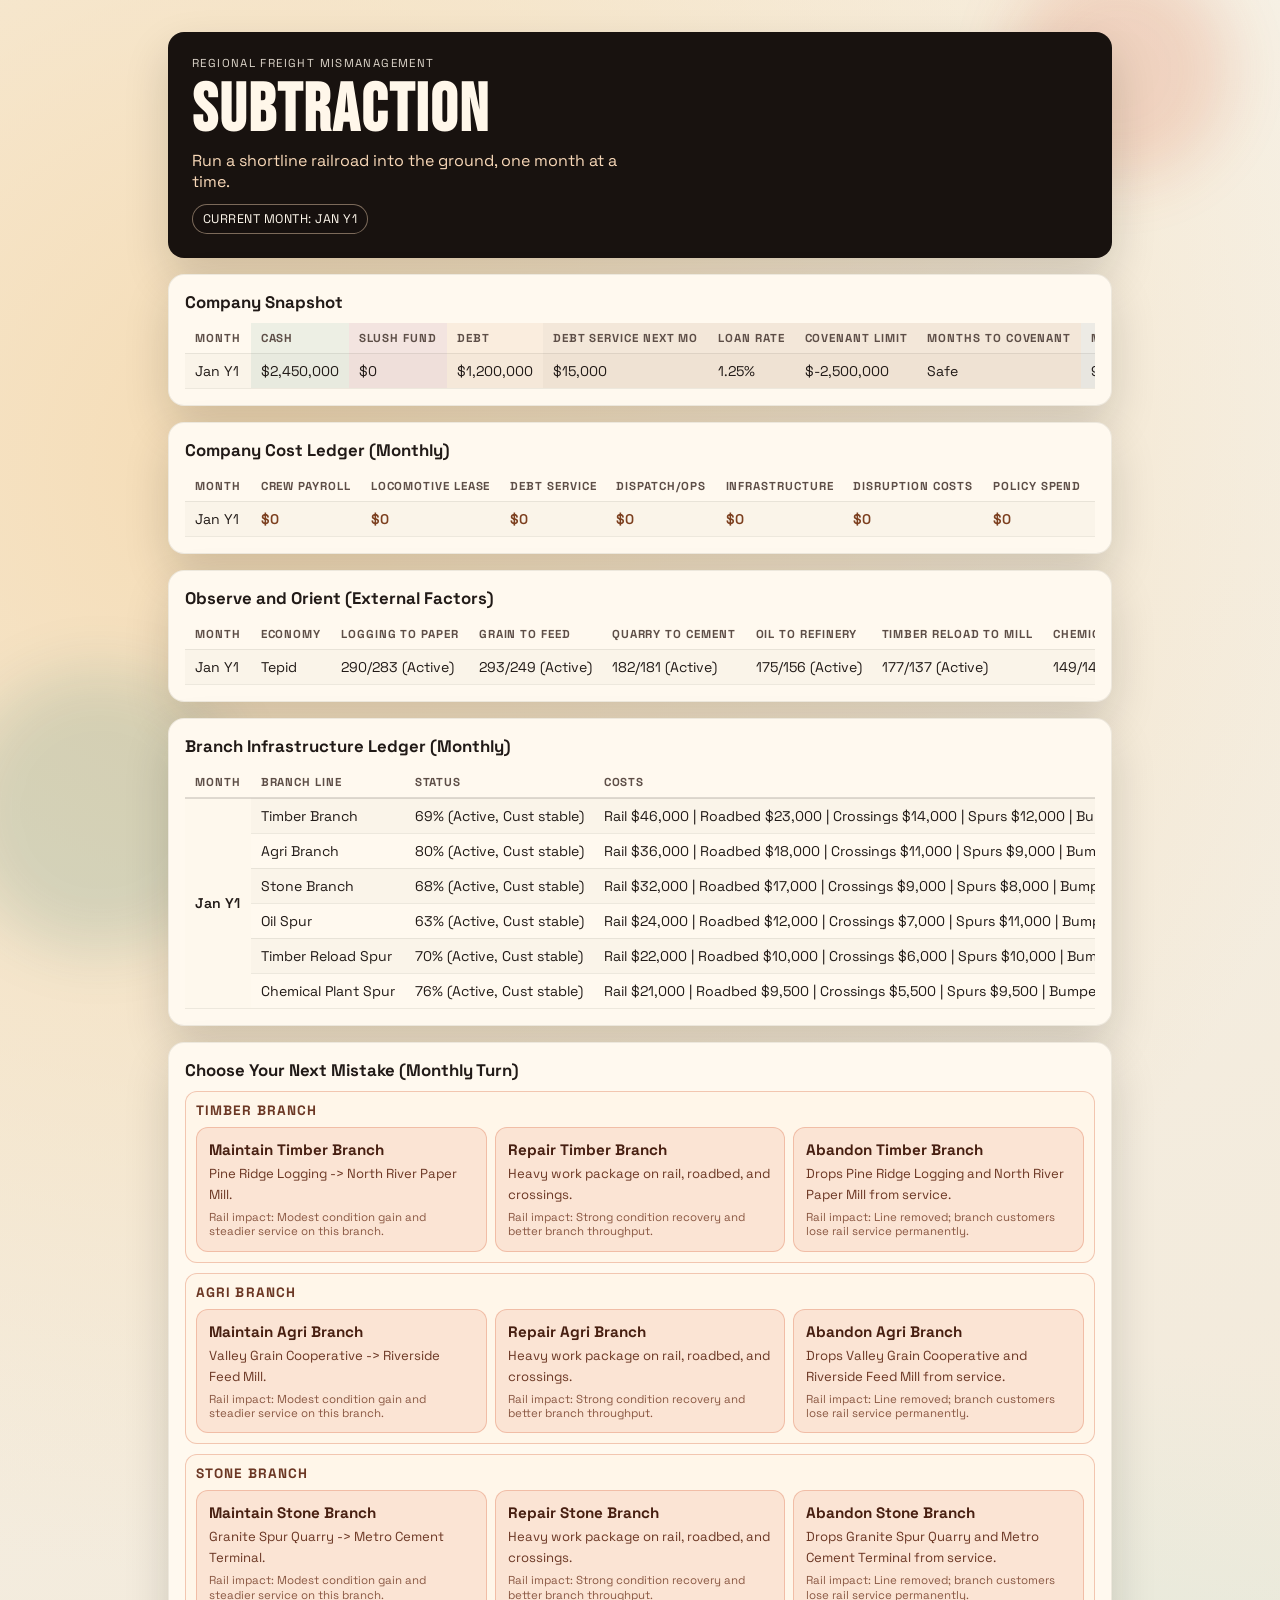
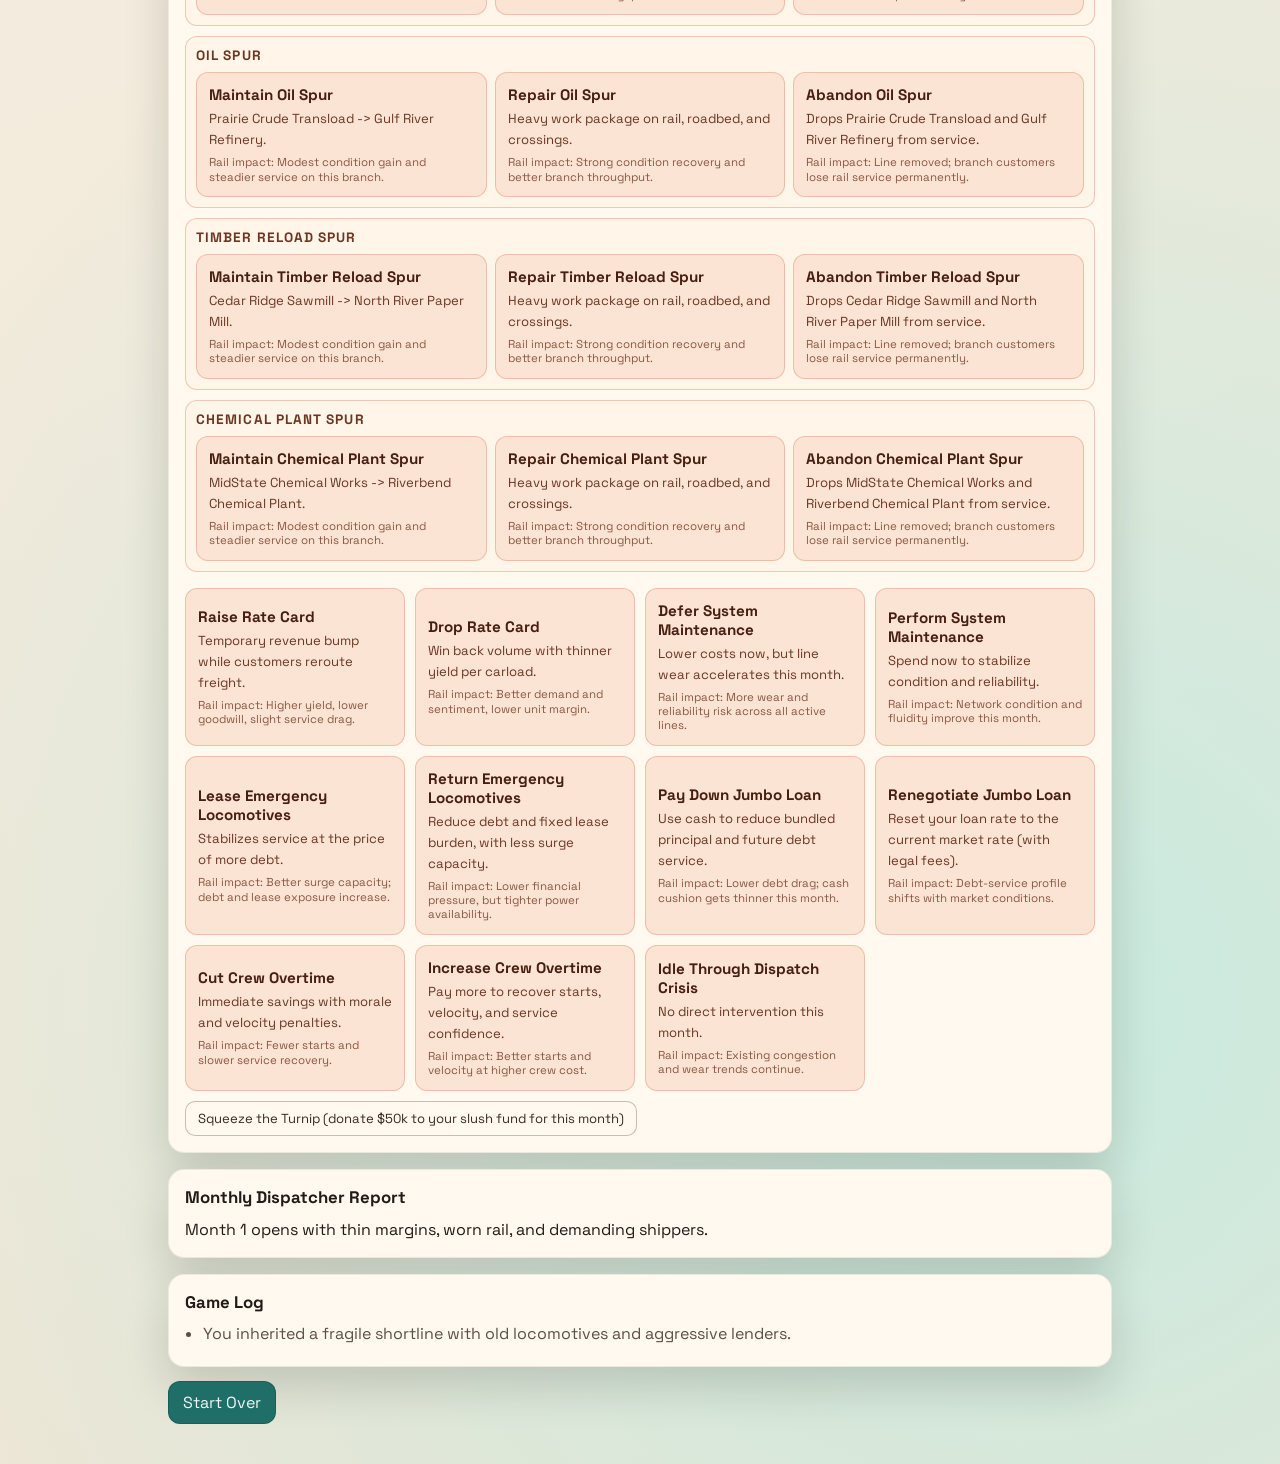
==== index.html @ b005b614 "Add explicit service capacity mechanic and docs" ====
<!doctype html>
<html lang="en">
  <head>
    <meta charset="UTF-8" />
    <meta name="viewport" content="width=device-width, initial-scale=1.0" />
    <title>Subtraction: Shortline Freight Railroad Simulator</title>
    <link rel="preconnect" href="https://fonts.googleapis.com" />
    <link rel="preconnect" href="https://fonts.gstatic.com" crossorigin />
    <link
      href="https://fonts.googleapis.com/css2?family=Bebas+Neue&family=Space+Grotesk:wght@400;500;700&display=swap"
      rel="stylesheet"
    />
    <link rel="stylesheet" href="styles.css" />
  </head>
  <body>
    <div class="bg-orb orb-1"></div>
    <div class="bg-orb orb-2"></div>

    <main class="app">
      <header class="hero reveal">
        <p class="kicker">Regional Freight Mismanagement</p>
        <h1>Subtraction</h1>
        <p class="tagline">Run a shortline railroad into the ground, one month at a time.</p>
        <p id="currentMonth" class="month-badge" aria-live="polite"></p>
      </header>

      <section class="panel reveal delay-1">
        <h2>Company Snapshot</h2>
        <div class="table-wrap">
          <table class="snapshot-table" aria-label="Monthly company snapshot">
            <thead>
              <tr>
                <th scope="col" class="col-month">Month</th>
                <th scope="col" class="col-cash">Cash</th>
                <th scope="col" class="col-slush">Slush Fund</th>
                <th scope="col" class="col-debt">Debt</th>
                <th scope="col" class="col-debt-service">Debt Service Next Mo</th>
                <th scope="col" class="col-loan-rate">Loan Rate</th>
                <th scope="col" class="col-covenant">Covenant Limit</th>
                <th scope="col" class="col-covenant-runway">Months to Covenant</th>
                <th scope="col" class="col-carloads">Moved Carloads</th>
                <th scope="col" class="col-service">Service Capacity</th>
                <th scope="col" class="col-track">Track Condition</th>
                <th scope="col" class="col-morale">Crew Morale</th>
                <th scope="col" class="col-confidence">Shipper Confidence</th>
                <th scope="col" class="col-line">Line Miles</th>
                <th scope="col" class="col-lease">Leased Locos</th>
              </tr>
            </thead>
            <tbody id="snapshotBody"></tbody>
          </table>
        </div>
      </section>

      <section class="panel reveal delay-2">
        <h2>Company Cost Ledger (Monthly)</h2>
        <div class="table-wrap">
          <table class="snapshot-table" aria-label="Monthly company expenditure breakdown">
            <thead>
              <tr>
                <th scope="col">Month</th>
                <th scope="col">Crew Payroll</th>
                <th scope="col">Locomotive Lease</th>
                <th scope="col">Debt Service</th>
                <th scope="col">Dispatch/Ops</th>
                <th scope="col">Infrastructure</th>
                <th scope="col">Disruption Costs</th>
                <th scope="col">Policy Spend</th>
                <th scope="col">Total Expenditure</th>
                <th scope="col">Freight Revenue</th>
                <th scope="col">Operating Balance</th>
              </tr>
            </thead>
            <tbody id="costBody"></tbody>
          </table>
        </div>
      </section>

      <section class="panel reveal delay-2">
        <h2>Observe and Orient (External Factors)</h2>
        <div class="table-wrap">
          <table class="snapshot-table" aria-label="Monthly market conditions">
            <thead>
              <tr>
                <th scope="col">Month</th>
                <th scope="col">Economy</th>
                <th scope="col">Logging to Paper</th>
                <th scope="col">Grain to Feed</th>
                <th scope="col">Quarry to Cement</th>
                <th scope="col">Oil to Refinery</th>
                <th scope="col">Timber Reload to Mill</th>
                <th scope="col">Chemicals to Plant</th>
                <th scope="col">Demand Offered Cars</th>
                <th scope="col">Moved Carloads</th>
                <th scope="col">Unserved Cars</th>
                <th scope="col">Service Rate</th>
              </tr>
            </thead>
            <tbody id="observeBody"></tbody>
          </table>
        </div>
      </section>

      <section class="panel reveal delay-3">
        <h2>Branch Infrastructure Ledger (Monthly)</h2>
        <div class="table-wrap">
          <table class="snapshot-table" aria-label="Monthly branch infrastructure costs">
            <thead>
              <tr>
                <th scope="col">Month</th>
                <th scope="col">Branch Line</th>
                <th scope="col">Status</th>
                <th scope="col">Costs</th>
                <th scope="col">Profit</th>
                <th scope="col">Margin</th>
                <th scope="col">Active Cost Total</th>
                <th scope="col">Total Branch Profit</th>
                <th scope="col">Profit Ranking</th>
              </tr>
            </thead>
            <tbody id="branchBody"></tbody>
          </table>
        </div>
      </section>

      <section class="panel reveal delay-4">
        <h2>Choose Your Next Mistake (Monthly Turn)</h2>
        <div id="actions" class="actions-grid"></div>
        <button id="turnipBtn" class="turnip-btn" type="button">
          Squeeze the Turnip (donate $50k to your slush fund for this month)
        </button>
      </section>

      <section class="panel reveal delay-5">
        <h2>Monthly Dispatcher Report</h2>
        <p id="report" class="report">Welcome to Month 1. Local shippers are still willing to trust you. For now.</p>
      </section>

      <section class="panel reveal delay-6">
        <h2>Game Log</h2>
        <ul id="log" class="log"></ul>
      </section>

      <footer class="footer reveal delay-6">
        <button id="restartBtn" class="restart-btn" type="button">Start Over</button>
      </footer>
    </main>

    <script type="module" src="game.js"></script>
  </body>
</html>
---- styles.css ----
:root {
  --bg-ink: #14110f;
  --bg-paper: #f7f2e7;
  --card: #fff9ef;
  --accent-hot: #d14a1f;
  --accent-cold: #1f6e67;
  --text-main: #211a17;
  --text-soft: #5d4e47;
  --danger: #9f1f1f;
  --radius: 16px;
  --shadow: 0 20px 45px rgba(20, 17, 15, 0.16);
}

* {
  box-sizing: border-box;
}

body {
  margin: 0;
  min-height: 100vh;
  font-family: "Space Grotesk", sans-serif;
  color: var(--text-main);
  background:
    radial-gradient(circle at 20% 15%, #f5dcb5 0%, rgba(245, 220, 181, 0) 40%),
    radial-gradient(circle at 80% 85%, #c8eadf 0%, rgba(200, 234, 223, 0) 45%),
    linear-gradient(160deg, var(--bg-paper) 0%, #efe4d2 100%);
  overflow-x: hidden;
}

.bg-orb {
  position: fixed;
  border-radius: 999px;
  filter: blur(30px);
  pointer-events: none;
  opacity: 0.5;
}

.orb-1 {
  width: 220px;
  height: 220px;
  background: rgba(209, 74, 31, 0.32);
  top: -40px;
  right: 4vw;
}

.orb-2 {
  width: 280px;
  height: 280px;
  background: rgba(31, 110, 103, 0.3);
  bottom: -50px;
  left: -40px;
}

.app {
  max-width: 980px;
  margin: 0 auto;
  padding: 32px 18px 40px;
}

.hero {
  background: #18120f;
  color: #fff7ea;
  border-radius: var(--radius);
  padding: 24px;
  box-shadow: var(--shadow);
}

.kicker {
  letter-spacing: 0.12em;
  text-transform: uppercase;
  font-size: 0.72rem;
  opacity: 0.85;
  margin: 0;
}

.hero h1 {
  margin: 10px 0 6px;
  font-family: "Bebas Neue", sans-serif;
  font-size: clamp(2.2rem, 8vw, 4.2rem);
  letter-spacing: 0.03em;
  line-height: 0.95;
}

.tagline {
  margin: 0;
  max-width: 45ch;
  color: #f8d8b8;
}

.month-badge {
  display: inline-block;
  margin: 12px 0 0;
  padding: 6px 10px;
  border-radius: 999px;
  border: 1px solid rgba(248, 216, 184, 0.45);
  background: rgba(20, 17, 15, 0.46);
  color: #fff8ed;
  font-size: 0.78rem;
  letter-spacing: 0.04em;
  text-transform: uppercase;
}

.panel {
  margin-top: 16px;
  background: var(--card);
  border: 1px solid rgba(33, 26, 23, 0.08);
  border-radius: var(--radius);
  padding: 16px;
  box-shadow: var(--shadow);
}

.panel h2 {
  margin: 0 0 10px;
  font-size: 1.05rem;
}

.table-wrap {
  overflow-x: auto;
}

.snapshot-table {
  width: 100%;
  border-collapse: collapse;
  min-width: 760px;
  font-size: 0.88rem;
}

.snapshot-table th,
.snapshot-table td {
  border-bottom: 1px solid rgba(33, 26, 23, 0.08);
  padding: 8px 10px;
  text-align: left;
  white-space: nowrap;
}

.snapshot-table th {
  text-transform: uppercase;
  font-size: 0.72rem;
  letter-spacing: 0.08em;
  color: var(--text-soft);
}

.snapshot-table tbody tr:nth-child(odd) {
  background: rgba(247, 242, 231, 0.6);
}

.ledger-month-start td {
  border-top: 2px solid rgba(33, 26, 23, 0.14);
}

.ledger-subrow td[rowspan] {
  background: rgba(255, 249, 239, 0.8);
  font-weight: 600;
}

.snapshot-table .col-cash {
  background: rgba(31, 110, 103, 0.08);
}

.snapshot-table .col-slush {
  background: rgba(138, 44, 94, 0.1);
}

.snapshot-table .col-debt {
  background: rgba(183, 88, 32, 0.08);
}

.snapshot-table .col-debt-service,
.snapshot-table .col-loan-rate,
.snapshot-table .col-covenant,
.snapshot-table .col-covenant-runway {
  background: rgba(138, 69, 26, 0.1);
}

.snapshot-table .col-carloads {
  background: rgba(31, 72, 110, 0.08);
}

.snapshot-table .col-track,
.snapshot-table .col-service,
.snapshot-table .col-morale,
.snapshot-table .col-confidence {
  background: rgba(99, 77, 43, 0.08);
}

.snapshot-table .col-line,
.snapshot-table .col-lease {
  background: rgba(56, 42, 30, 0.06);
}

.actions-grid {
  display: grid;
  gap: 10px;
}

.branch-groups {
  display: grid;
  gap: 10px;
}

.branch-action-box {
  background: #fff6e9;
  border: 1px solid rgba(209, 74, 31, 0.28);
  border-radius: 12px;
  padding: 10px;
}

.branch-action-title {
  margin: 0 0 8px;
  font-size: 0.85rem;
  text-transform: uppercase;
  letter-spacing: 0.08em;
  color: #6b3724;
}

.branch-action-row {
  display: grid;
  grid-template-columns: repeat(auto-fit, minmax(180px, 1fr));
  gap: 8px;
}

.corporate-actions {
  display: grid;
  grid-template-columns: repeat(auto-fit, minmax(220px, 1fr));
  gap: 10px;
  margin-top: 6px;
}

.turnip-btn {
  margin-top: 10px;
  padding: 8px 12px;
  border-radius: 10px;
  border: 1px solid rgba(20, 17, 15, 0.25);
  background: #fff9ef;
  color: #3b2a22;
  font: inherit;
  font-size: 0.82rem;
  cursor: pointer;
}

.turnip-btn.is-armed {
  background: #1f6e67;
  color: #edfbf9;
  border-color: rgba(16, 64, 59, 0.35);
}

.action-btn,
.restart-btn {
  font: inherit;
  cursor: pointer;
  border-radius: 12px;
  border: none;
  transition: transform 0.16s ease, box-shadow 0.16s ease;
}

.action-btn {
  text-align: left;
  padding: 12px;
  background: #fbe4d4;
  border: 1px solid rgba(209, 74, 31, 0.25);
  color: #471f11;
}

.action-btn strong {
  display: block;
  font-size: 0.95rem;
  margin-bottom: 3px;
}

.action-btn .action-desc {
  font-size: 0.82rem;
  color: #6b3724;
}

.action-btn .action-note {
  display: block;
  margin-top: 6px;
  font-size: 0.72rem;
  line-height: 1.25;
  color: #84503b;
  opacity: 0.95;
}

.action-btn:hover,
.action-btn:focus-visible,
.restart-btn:hover,
.restart-btn:focus-visible {
  transform: translateY(-1px);
  box-shadow: 0 10px 20px rgba(20, 17, 15, 0.15);
}

.report {
  margin: 0;
  line-height: 1.45;
}

.log {
  margin: 0;
  padding-left: 18px;
  max-height: 220px;
  overflow: auto;
}

.log li {
  margin-bottom: 6px;
  color: var(--text-soft);
}

.footer {
  margin-top: 14px;
}

.restart-btn {
  padding: 10px 14px;
  background: var(--accent-cold);
  color: #eafaf8;
  border: 1px solid rgba(16, 64, 59, 0.35);
}

.is-danger {
  color: var(--danger);
}

.ledger-money {
  font-weight: 600;
}

.ledger-expense {
  color: #7c3f1f;
}

.ledger-expense-total {
  color: #9f1f1f;
}

.ledger-revenue {
  color: #1b6b63;
}

.ledger-balance {
  color: #235b2e;
}

.reveal {
  opacity: 0;
  transform: translateY(10px);
  animation: reveal 0.45s ease forwards;
}

.delay-1 {
  animation-delay: 0.08s;
}

.delay-2 {
  animation-delay: 0.14s;
}

.delay-3 {
  animation-delay: 0.2s;
}

.delay-4 {
  animation-delay: 0.26s;
}

.delay-5 {
  animation-delay: 0.32s;
}

.delay-6 {
  animation-delay: 0.38s;
}

@keyframes reveal {
  to {
    opacity: 1;
    transform: translateY(0);
  }
}

@media (max-width: 640px) {
  .app {
    padding: 18px 12px 28px;
  }

  .hero {
    padding: 18px;
  }

  .panel {
    padding: 12px;
  }
}
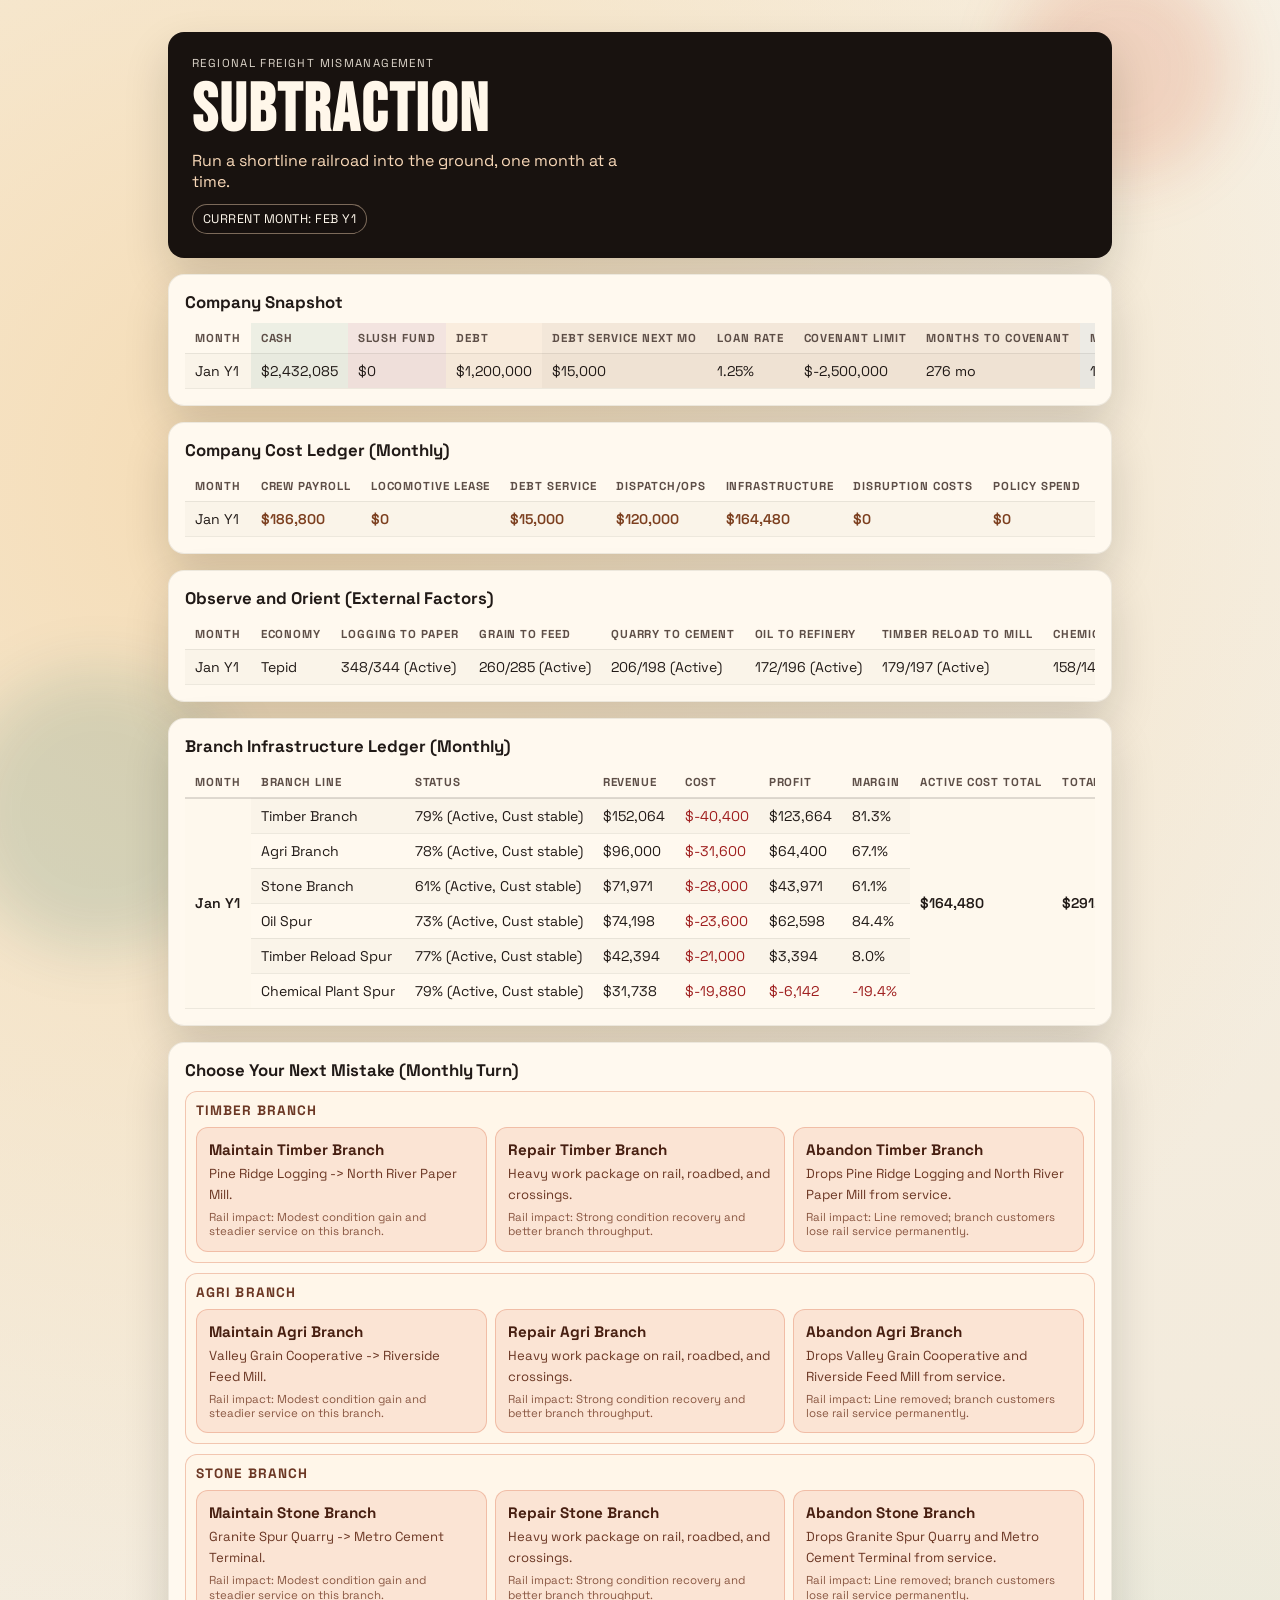
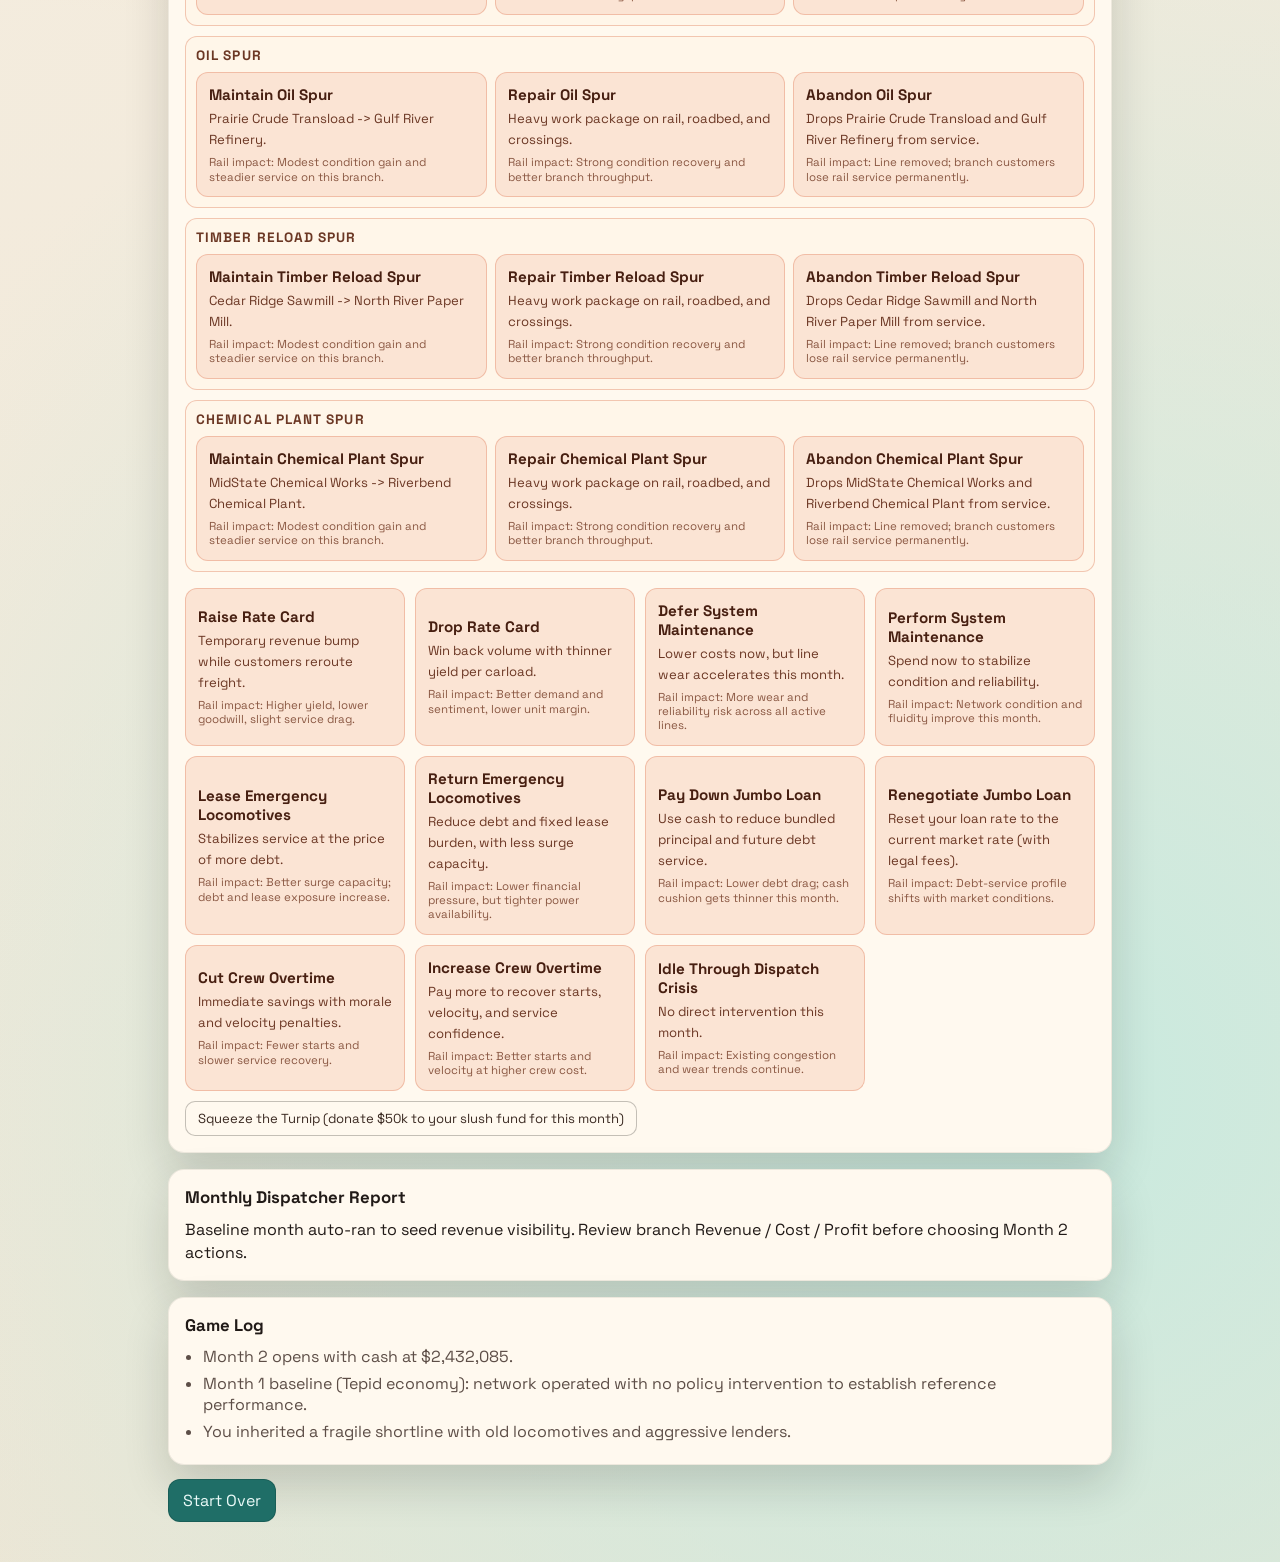
==== commit a988fd90: "Add baseline month seeding and branch revenue/cost/profit display" ====
--- a/index.html
+++ b/index.html
@@ -110,7 +110,8 @@
                 <th scope="col">Month</th>
                 <th scope="col">Branch Line</th>
                 <th scope="col">Status</th>
-                <th scope="col">Costs</th>
+                <th scope="col">Revenue</th>
+                <th scope="col">Cost</th>
                 <th scope="col">Profit</th>
                 <th scope="col">Margin</th>
                 <th scope="col">Active Cost Total</th>
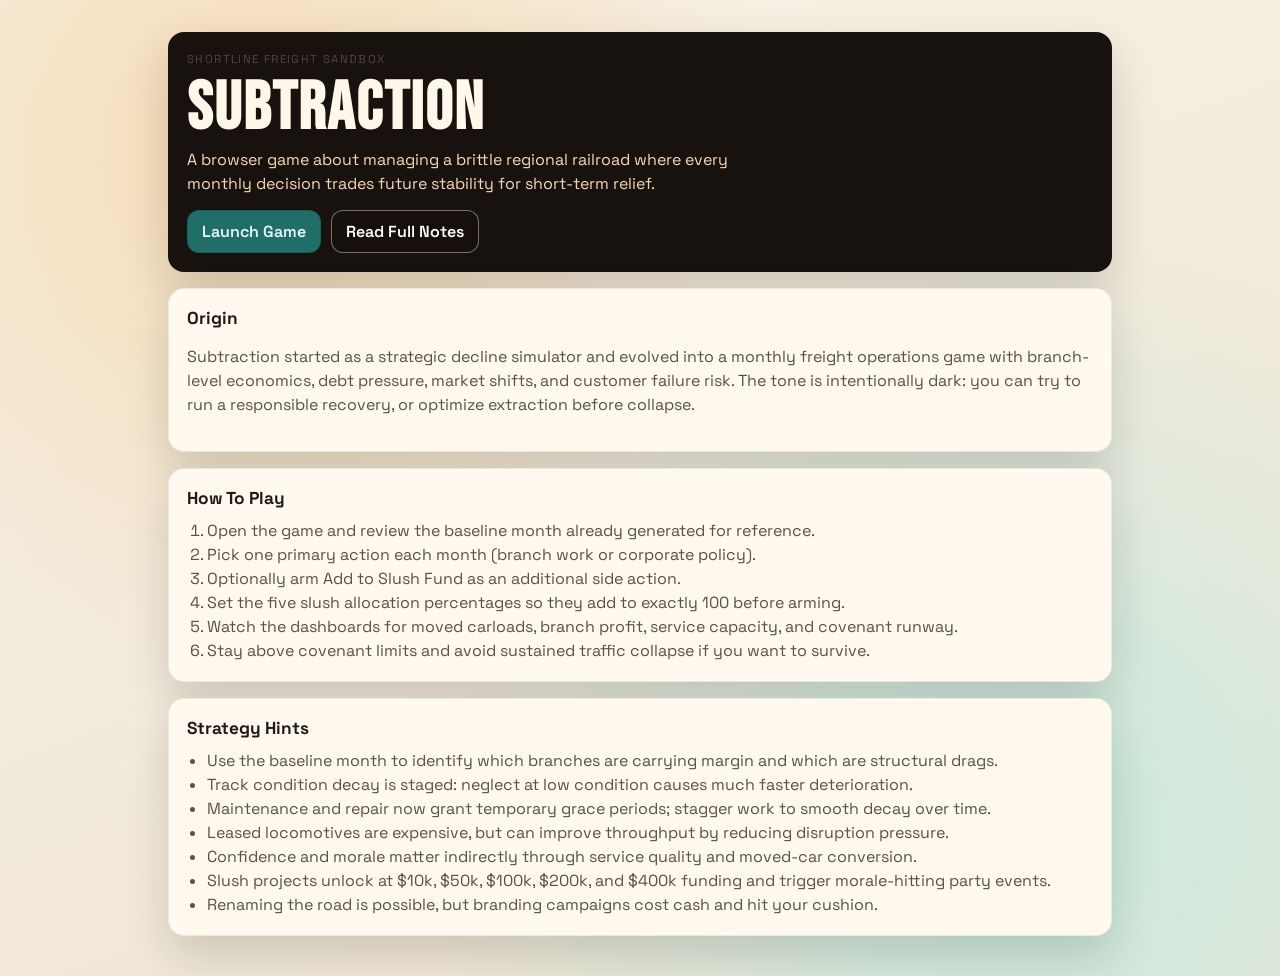
==== commit f15c0933: "Add slush fund achievements and refresh landing/docs" ====
--- a/index.html
+++ b/index.html
@@ -3,150 +3,179 @@
   <head>
     <meta charset="UTF-8" />
     <meta name="viewport" content="width=device-width, initial-scale=1.0" />
-    <title>Subtraction: Shortline Freight Railroad Simulator</title>
+    <title>Subtraction - Briefing</title>
     <link rel="preconnect" href="https://fonts.googleapis.com" />
     <link rel="preconnect" href="https://fonts.gstatic.com" crossorigin />
     <link
       href="https://fonts.googleapis.com/css2?family=Bebas+Neue&family=Space+Grotesk:wght@400;500;700&display=swap"
       rel="stylesheet"
     />
-    <link rel="stylesheet" href="styles.css" />
+    <style>
+      :root {
+        --bg-ink: #14110f;
+        --bg-paper: #f7f2e7;
+        --card: #fff9ef;
+        --accent-hot: #d14a1f;
+        --accent-cold: #1f6e67;
+        --text-main: #211a17;
+        --text-soft: #5d4e47;
+        --radius: 16px;
+        --shadow: 0 20px 45px rgba(20, 17, 15, 0.16);
+      }
+
+      * {
+        box-sizing: border-box;
+      }
+
+      body {
+        margin: 0;
+        min-height: 100vh;
+        font-family: "Space Grotesk", sans-serif;
+        color: var(--text-main);
+        background:
+          radial-gradient(circle at 20% 15%, #f5dcb5 0%, rgba(245, 220, 181, 0) 40%),
+          radial-gradient(circle at 80% 85%, #c8eadf 0%, rgba(200, 234, 223, 0) 45%),
+          linear-gradient(160deg, var(--bg-paper) 0%, #efe4d2 100%);
+      }
+
+      .app {
+        max-width: 980px;
+        margin: 0 auto;
+        padding: 32px 18px 40px;
+      }
+
+      .hero,
+      .panel {
+        background: var(--card);
+        border: 1px solid rgba(33, 26, 23, 0.08);
+        border-radius: var(--radius);
+        padding: 18px;
+        box-shadow: var(--shadow);
+      }
+
+      .hero {
+        background: #18120f;
+        color: #fff7ea;
+      }
+
+      .kicker {
+        letter-spacing: 0.12em;
+        text-transform: uppercase;
+        font-size: 0.72rem;
+        opacity: 0.85;
+        margin: 0;
+      }
+
+      h1 {
+        margin: 10px 0 6px;
+        font-family: "Bebas Neue", sans-serif;
+        font-size: clamp(2.2rem, 8vw, 4.2rem);
+        letter-spacing: 0.03em;
+        line-height: 0.95;
+      }
+
+      .tagline {
+        margin: 0;
+        max-width: 55ch;
+        color: #f8d8b8;
+      }
+
+      .cta-row {
+        margin-top: 14px;
+        display: flex;
+        flex-wrap: wrap;
+        gap: 10px;
+      }
+
+      .cta {
+        text-decoration: none;
+        border-radius: 12px;
+        padding: 10px 14px;
+        font-weight: 600;
+      }
+
+      .cta.play {
+        background: var(--accent-cold);
+        color: #eafaf8;
+        border: 1px solid rgba(16, 64, 59, 0.35);
+      }
+
+      .cta.source {
+        background: rgba(20, 17, 15, 0.7);
+        color: #ffffff;
+        border: 1px solid rgba(255, 247, 234, 0.42);
+      }
+
+      .panel {
+        margin-top: 16px;
+      }
+
+      h2 {
+        margin: 0 0 10px;
+        font-size: 1.08rem;
+      }
+
+      p,
+      li {
+        color: var(--text-soft);
+        line-height: 1.5;
+      }
+
+      ul,
+      ol {
+        margin: 8px 0 0;
+        padding-left: 20px;
+      }
+    </style>
   </head>
   <body>
-    <div class="bg-orb orb-1"></div>
-    <div class="bg-orb orb-2"></div>
-
     <main class="app">
-      <header class="hero reveal">
-        <p class="kicker">Regional Freight Mismanagement</p>
+      <header class="hero">
+        <p class="kicker">Shortline Freight Sandbox</p>
         <h1>Subtraction</h1>
-        <p class="tagline">Run a shortline railroad into the ground, one month at a time.</p>
-        <p id="currentMonth" class="month-badge" aria-live="polite"></p>
+        <p class="tagline">
+          A browser game about managing a brittle regional railroad where every monthly decision trades future stability for
+          short-term relief.
+        </p>
+        <div class="cta-row">
+          <a class="cta play" href="game.html">Launch Game</a>
+          <a class="cta source" href="README.md">Read Full Notes</a>
+        </div>
       </header>
 
-      <section class="panel reveal delay-1">
-        <h2>Company Snapshot</h2>
-        <div class="table-wrap">
-          <table class="snapshot-table" aria-label="Monthly company snapshot">
-            <thead>
-              <tr>
-                <th scope="col" class="col-month">Month</th>
-                <th scope="col" class="col-cash">Cash</th>
-                <th scope="col" class="col-slush">Slush Fund</th>
-                <th scope="col" class="col-debt">Debt</th>
-                <th scope="col" class="col-debt-service">Debt Service Next Mo</th>
-                <th scope="col" class="col-loan-rate">Loan Rate</th>
-                <th scope="col" class="col-covenant">Covenant Limit</th>
-                <th scope="col" class="col-covenant-runway">Months to Covenant</th>
-                <th scope="col" class="col-carloads">Moved Carloads</th>
-                <th scope="col" class="col-service">Service Capacity</th>
-                <th scope="col" class="col-track">Track Condition</th>
-                <th scope="col" class="col-morale">Crew Morale</th>
-                <th scope="col" class="col-confidence">Shipper Confidence</th>
-                <th scope="col" class="col-line">Line Miles</th>
-                <th scope="col" class="col-lease">Leased Locos</th>
-              </tr>
-            </thead>
-            <tbody id="snapshotBody"></tbody>
-          </table>
-        </div>
+      <section class="panel">
+        <h2>Origin</h2>
+        <p>
+          Subtraction started as a strategic decline simulator and evolved into a monthly freight operations game with branch-level
+          economics, debt pressure, market shifts, and customer failure risk. The tone is intentionally dark: you can try to run a
+          responsible recovery, or optimize extraction before collapse.
+        </p>
       </section>
 
-      <section class="panel reveal delay-2">
-        <h2>Company Cost Ledger (Monthly)</h2>
-        <div class="table-wrap">
-          <table class="snapshot-table" aria-label="Monthly company expenditure breakdown">
-            <thead>
-              <tr>
-                <th scope="col">Month</th>
-                <th scope="col">Crew Payroll</th>
-                <th scope="col">Locomotive Lease</th>
-                <th scope="col">Debt Service</th>
-                <th scope="col">Dispatch/Ops</th>
-                <th scope="col">Infrastructure</th>
-                <th scope="col">Disruption Costs</th>
-                <th scope="col">Policy Spend</th>
-                <th scope="col">Total Expenditure</th>
-                <th scope="col">Freight Revenue</th>
-                <th scope="col">Operating Balance</th>
-              </tr>
-            </thead>
-            <tbody id="costBody"></tbody>
-          </table>
-        </div>
+      <section class="panel">
+        <h2>How To Play</h2>
+        <ol>
+          <li>Open the game and review the baseline month already generated for reference.</li>
+          <li>Pick one primary action each month (branch work or corporate policy).</li>
+          <li>Optionally arm Add to Slush Fund as an additional side action.</li>
+          <li>Set the five slush allocation percentages so they add to exactly 100 before arming.</li>
+          <li>Watch the dashboards for moved carloads, branch profit, service capacity, and covenant runway.</li>
+          <li>Stay above covenant limits and avoid sustained traffic collapse if you want to survive.</li>
+        </ol>
       </section>
 
-      <section class="panel reveal delay-2">
-        <h2>Observe and Orient (External Factors)</h2>
-        <div class="table-wrap">
-          <table class="snapshot-table" aria-label="Monthly market conditions">
-            <thead>
-              <tr>
-                <th scope="col">Month</th>
-                <th scope="col">Economy</th>
-                <th scope="col">Logging to Paper</th>
-                <th scope="col">Grain to Feed</th>
-                <th scope="col">Quarry to Cement</th>
-                <th scope="col">Oil to Refinery</th>
-                <th scope="col">Timber Reload to Mill</th>
-                <th scope="col">Chemicals to Plant</th>
-                <th scope="col">Demand Offered Cars</th>
-                <th scope="col">Moved Carloads</th>
-                <th scope="col">Unserved Cars</th>
-                <th scope="col">Service Rate</th>
-              </tr>
-            </thead>
-            <tbody id="observeBody"></tbody>
-          </table>
-        </div>
+      <section class="panel">
+        <h2>Strategy Hints</h2>
+        <ul>
+          <li>Use the baseline month to identify which branches are carrying margin and which are structural drags.</li>
+          <li>Track condition decay is staged: neglect at low condition causes much faster deterioration.</li>
+          <li>Maintenance and repair now grant temporary grace periods; stagger work to smooth decay over time.</li>
+          <li>Leased locomotives are expensive, but can improve throughput by reducing disruption pressure.</li>
+          <li>Confidence and morale matter indirectly through service quality and moved-car conversion.</li>
+          <li>Slush projects unlock at $10k, $50k, $100k, $200k, and $400k funding and trigger morale-hitting party events.</li>
+          <li>Renaming the road is possible, but branding campaigns cost cash and hit your cushion.</li>
+        </ul>
       </section>
-
-      <section class="panel reveal delay-3">
-        <h2>Branch Infrastructure Ledger (Monthly)</h2>
-        <div class="table-wrap">
-          <table class="snapshot-table" aria-label="Monthly branch infrastructure costs">
-            <thead>
-              <tr>
-                <th scope="col">Month</th>
-                <th scope="col">Branch Line</th>
-                <th scope="col">Status</th>
-                <th scope="col">Revenue</th>
-                <th scope="col">Cost</th>
-                <th scope="col">Profit</th>
-                <th scope="col">Margin</th>
-                <th scope="col">Active Cost Total</th>
-                <th scope="col">Total Branch Profit</th>
-                <th scope="col">Profit Ranking</th>
-              </tr>
-            </thead>
-            <tbody id="branchBody"></tbody>
-          </table>
-        </div>
-      </section>
-
-      <section class="panel reveal delay-4">
-        <h2>Choose Your Next Mistake (Monthly Turn)</h2>
-        <div id="actions" class="actions-grid"></div>
-        <button id="turnipBtn" class="turnip-btn" type="button">
-          Squeeze the Turnip (donate $50k to your slush fund for this month)
-        </button>
-      </section>
-
-      <section class="panel reveal delay-5">
-        <h2>Monthly Dispatcher Report</h2>
-        <p id="report" class="report">Welcome to Month 1. Local shippers are still willing to trust you. For now.</p>
-      </section>
-
-      <section class="panel reveal delay-6">
-        <h2>Game Log</h2>
-        <ul id="log" class="log"></ul>
-      </section>
-
-      <footer class="footer reveal delay-6">
-        <button id="restartBtn" class="restart-btn" type="button">Start Over</button>
-      </footer>
     </main>
-
-    <script type="module" src="game.js"></script>
   </body>
 </html>
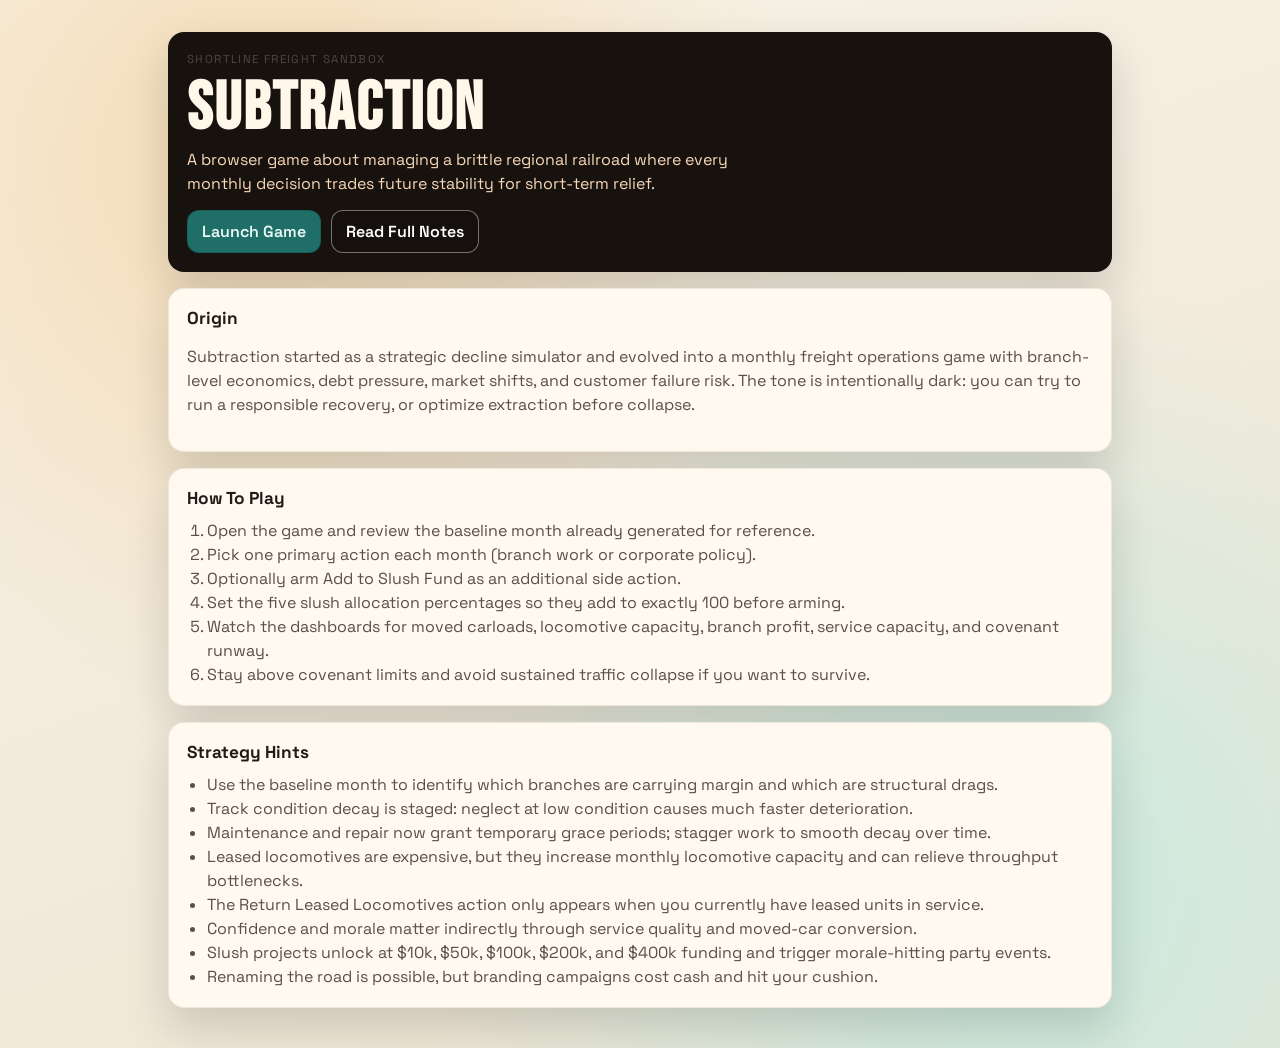
==== commit 936e5db0: "Add locomotive capacity docs and lease-return action gating" ====
--- a/index.html
+++ b/index.html
@@ -159,7 +159,7 @@
           <li>Pick one primary action each month (branch work or corporate policy).</li>
           <li>Optionally arm Add to Slush Fund as an additional side action.</li>
           <li>Set the five slush allocation percentages so they add to exactly 100 before arming.</li>
-          <li>Watch the dashboards for moved carloads, branch profit, service capacity, and covenant runway.</li>
+          <li>Watch the dashboards for moved carloads, locomotive capacity, branch profit, service capacity, and covenant runway.</li>
           <li>Stay above covenant limits and avoid sustained traffic collapse if you want to survive.</li>
         </ol>
       </section>
@@ -170,7 +170,8 @@
           <li>Use the baseline month to identify which branches are carrying margin and which are structural drags.</li>
           <li>Track condition decay is staged: neglect at low condition causes much faster deterioration.</li>
           <li>Maintenance and repair now grant temporary grace periods; stagger work to smooth decay over time.</li>
-          <li>Leased locomotives are expensive, but can improve throughput by reducing disruption pressure.</li>
+          <li>Leased locomotives are expensive, but they increase monthly locomotive capacity and can relieve throughput bottlenecks.</li>
+          <li>The Return Leased Locomotives action only appears when you currently have leased units in service.</li>
           <li>Confidence and morale matter indirectly through service quality and moved-car conversion.</li>
           <li>Slush projects unlock at $10k, $50k, $100k, $200k, and $400k funding and trigger morale-hitting party events.</li>
           <li>Renaming the road is possible, but branding campaigns cost cash and hit your cushion.</li>
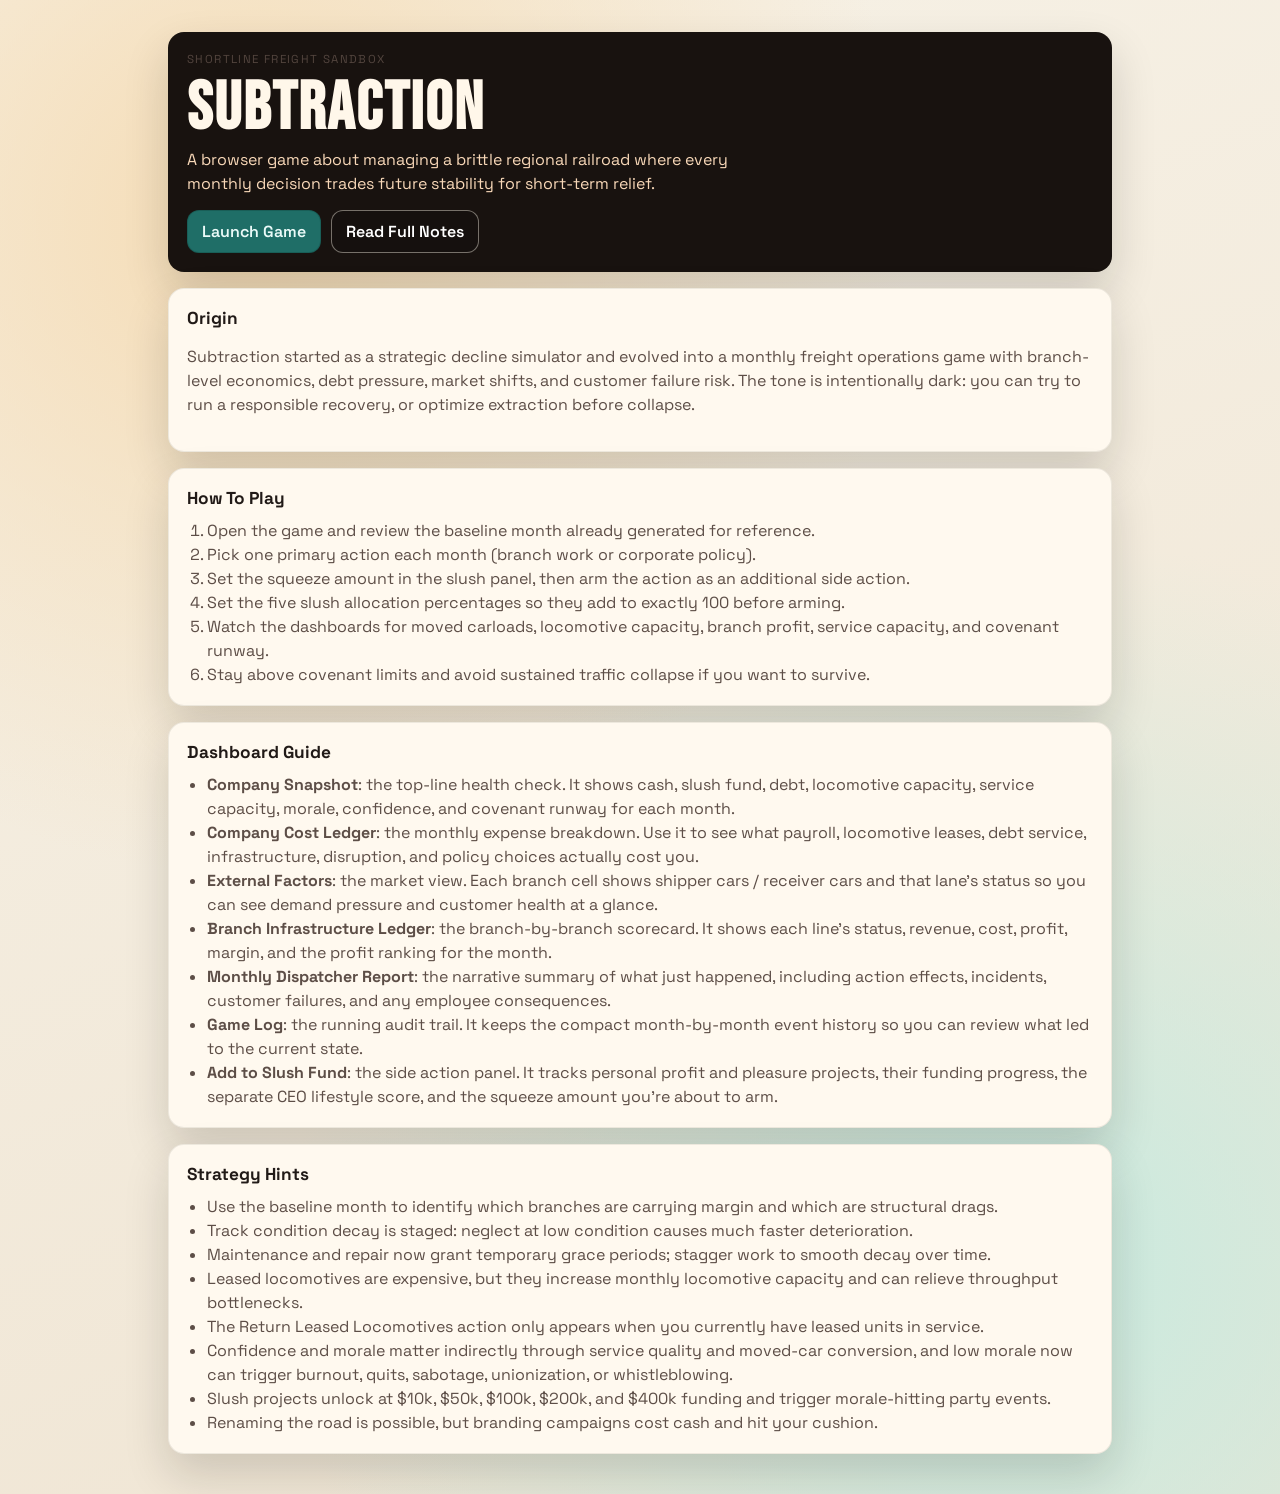
==== commit 6d3073eb: "Document and refine slush and labor updates" ====
--- a/index.html
+++ b/index.html
@@ -4,12 +4,7 @@
     <meta charset="UTF-8" />
     <meta name="viewport" content="width=device-width, initial-scale=1.0" />
     <title>Subtraction - Briefing</title>
-    <link rel="preconnect" href="https://fonts.googleapis.com" />
-    <link rel="preconnect" href="https://fonts.gstatic.com" crossorigin />
-    <link
-      href="https://fonts.googleapis.com/css2?family=Bebas+Neue&family=Space+Grotesk:wght@400;500;700&display=swap"
-      rel="stylesheet"
-    />
+    <link rel="stylesheet" href="fonts.css" />
     <style>
       :root {
         --bg-ink: #14110f;
@@ -157,11 +152,24 @@
         <ol>
           <li>Open the game and review the baseline month already generated for reference.</li>
           <li>Pick one primary action each month (branch work or corporate policy).</li>
-          <li>Optionally arm Add to Slush Fund as an additional side action.</li>
+          <li>Set the squeeze amount in the slush panel, then arm the action as an additional side action.</li>
           <li>Set the five slush allocation percentages so they add to exactly 100 before arming.</li>
           <li>Watch the dashboards for moved carloads, locomotive capacity, branch profit, service capacity, and covenant runway.</li>
           <li>Stay above covenant limits and avoid sustained traffic collapse if you want to survive.</li>
         </ol>
+      </section>
+
+      <section class="panel">
+        <h2>Dashboard Guide</h2>
+        <ul>
+          <li><strong>Company Snapshot</strong>: the top-line health check. It shows cash, slush fund, debt, locomotive capacity, service capacity, morale, confidence, and covenant runway for each month.</li>
+          <li><strong>Company Cost Ledger</strong>: the monthly expense breakdown. Use it to see what payroll, locomotive leases, debt service, infrastructure, disruption, and policy choices actually cost you.</li>
+          <li><strong>External Factors</strong>: the market view. Each branch cell shows shipper cars / receiver cars and that lane's status so you can see demand pressure and customer health at a glance.</li>
+          <li><strong>Branch Infrastructure Ledger</strong>: the branch-by-branch scorecard. It shows each line's status, revenue, cost, profit, margin, and the profit ranking for the month.</li>
+          <li><strong>Monthly Dispatcher Report</strong>: the narrative summary of what just happened, including action effects, incidents, customer failures, and any employee consequences.</li>
+          <li><strong>Game Log</strong>: the running audit trail. It keeps the compact month-by-month event history so you can review what led to the current state.</li>
+          <li><strong>Add to Slush Fund</strong>: the side action panel. It tracks personal profit and pleasure projects, their funding progress, the separate CEO lifestyle score, and the squeeze amount you’re about to arm.</li>
+        </ul>
       </section>
 
       <section class="panel">
@@ -172,7 +180,7 @@
           <li>Maintenance and repair now grant temporary grace periods; stagger work to smooth decay over time.</li>
           <li>Leased locomotives are expensive, but they increase monthly locomotive capacity and can relieve throughput bottlenecks.</li>
           <li>The Return Leased Locomotives action only appears when you currently have leased units in service.</li>
-          <li>Confidence and morale matter indirectly through service quality and moved-car conversion.</li>
+          <li>Confidence and morale matter indirectly through service quality and moved-car conversion, and low morale now can trigger burnout, quits, sabotage, unionization, or whistleblowing.</li>
           <li>Slush projects unlock at $10k, $50k, $100k, $200k, and $400k funding and trigger morale-hitting party events.</li>
           <li>Renaming the road is possible, but branding campaigns cost cash and hit your cushion.</li>
         </ul>
--- a/fonts.css
+++ b/fonts.css
@@ -0,0 +1,15 @@
+@font-face {
+  font-family: "Bebas Neue";
+  src: url("assets/fonts/BebasNeue-Regular.ttf") format("truetype");
+  font-style: normal;
+  font-weight: 400;
+  font-display: swap;
+}
+
+@font-face {
+  font-family: "Space Grotesk";
+  src: url("assets/fonts/SpaceGrotesk-wght.ttf") format("truetype");
+  font-style: normal;
+  font-weight: 400 700;
+  font-display: swap;
+}
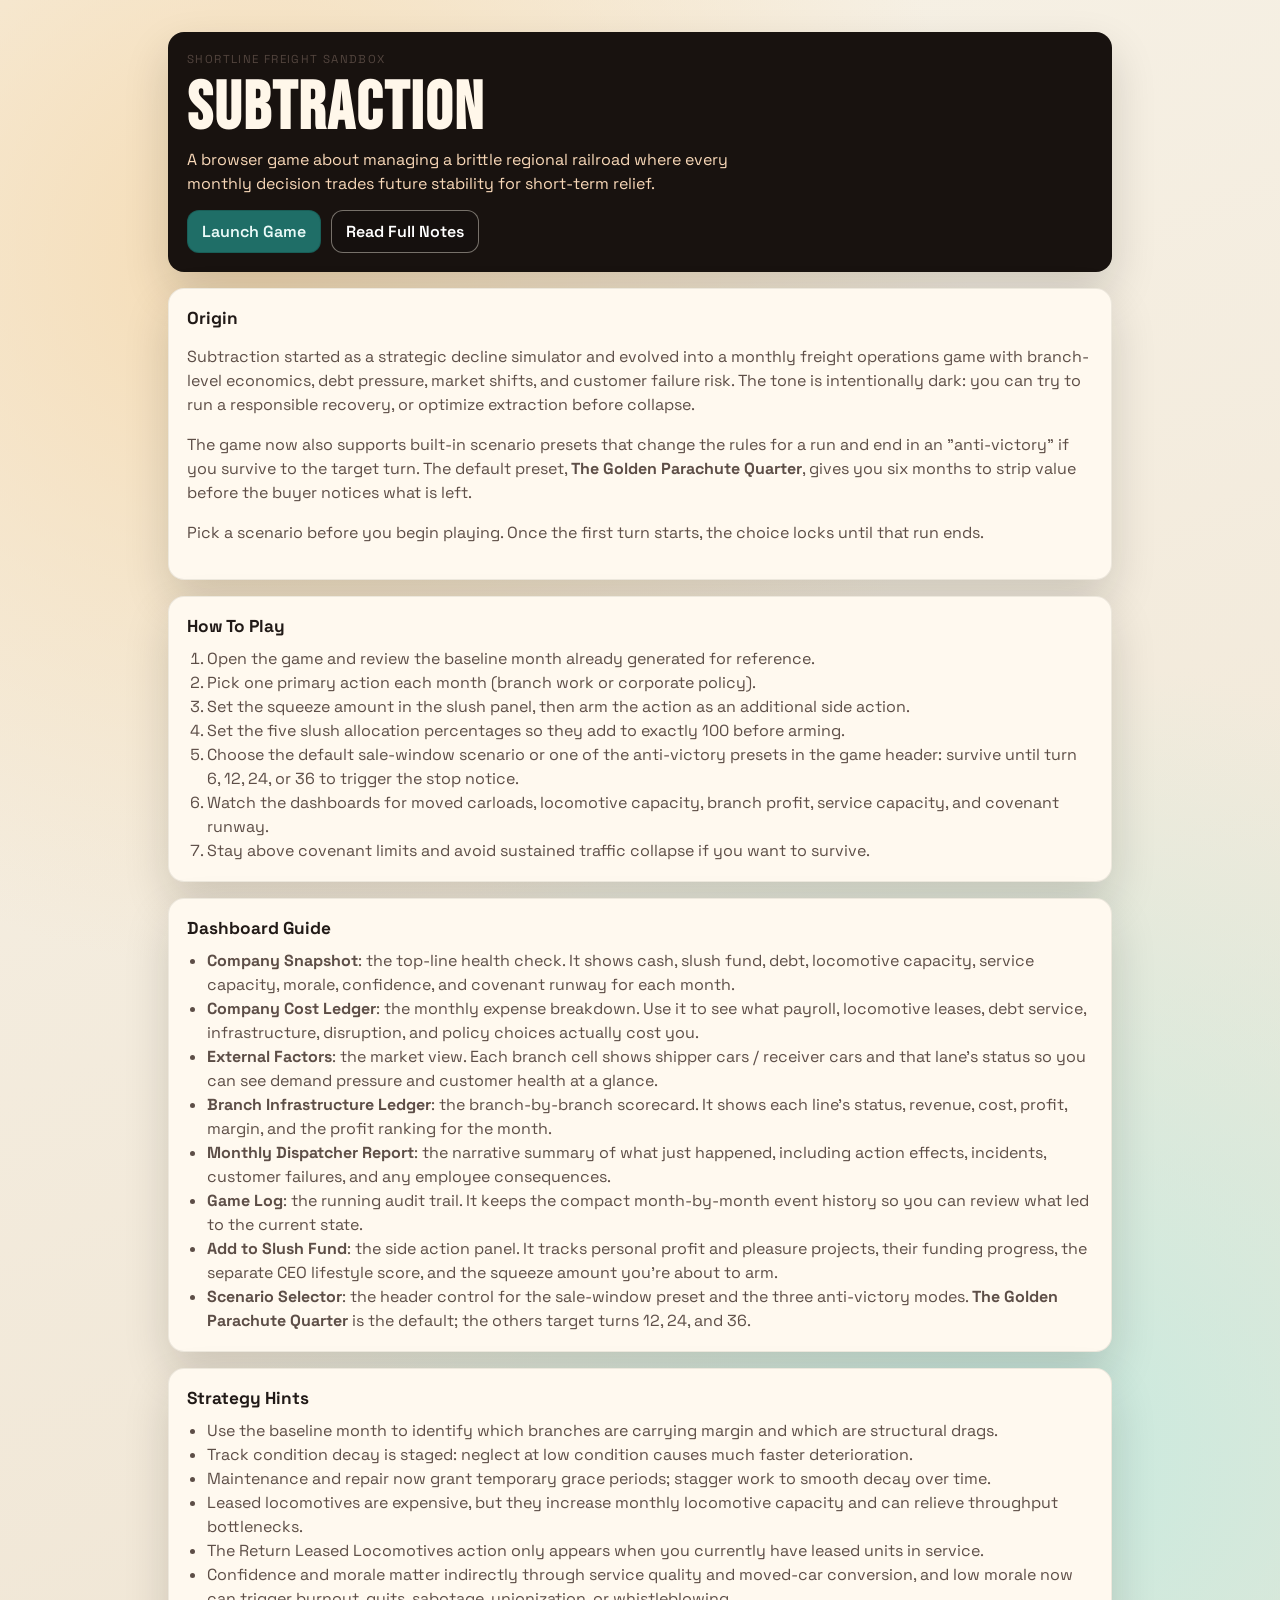
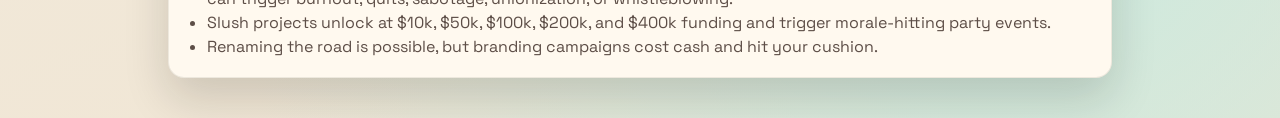
==== commit 926ab856: "Update scenario docs and defaults" ====
--- a/index.html
+++ b/index.html
@@ -145,6 +145,14 @@
           economics, debt pressure, market shifts, and customer failure risk. The tone is intentionally dark: you can try to run a
           responsible recovery, or optimize extraction before collapse.
         </p>
+        <p>
+          The game now also supports built-in scenario presets that change the rules for a run and end in an "anti-victory" if
+          you survive to the target turn. The default preset, <strong>The Golden Parachute Quarter</strong>, gives you six months
+          to strip value before the buyer notices what is left.
+        </p>
+        <p>
+          Pick a scenario before you begin playing. Once the first turn starts, the choice locks until that run ends.
+        </p>
       </section>
 
       <section class="panel">
@@ -154,6 +162,7 @@
           <li>Pick one primary action each month (branch work or corporate policy).</li>
           <li>Set the squeeze amount in the slush panel, then arm the action as an additional side action.</li>
           <li>Set the five slush allocation percentages so they add to exactly 100 before arming.</li>
+          <li>Choose the default sale-window scenario or one of the anti-victory presets in the game header: survive until turn 6, 12, 24, or 36 to trigger the stop notice.</li>
           <li>Watch the dashboards for moved carloads, locomotive capacity, branch profit, service capacity, and covenant runway.</li>
           <li>Stay above covenant limits and avoid sustained traffic collapse if you want to survive.</li>
         </ol>
@@ -169,6 +178,7 @@
           <li><strong>Monthly Dispatcher Report</strong>: the narrative summary of what just happened, including action effects, incidents, customer failures, and any employee consequences.</li>
           <li><strong>Game Log</strong>: the running audit trail. It keeps the compact month-by-month event history so you can review what led to the current state.</li>
           <li><strong>Add to Slush Fund</strong>: the side action panel. It tracks personal profit and pleasure projects, their funding progress, the separate CEO lifestyle score, and the squeeze amount you’re about to arm.</li>
+          <li><strong>Scenario Selector</strong>: the header control for the sale-window preset and the three anti-victory modes. <strong>The Golden Parachute Quarter</strong> is the default; the others target turns 12, 24, and 36.</li>
         </ul>
       </section>
 
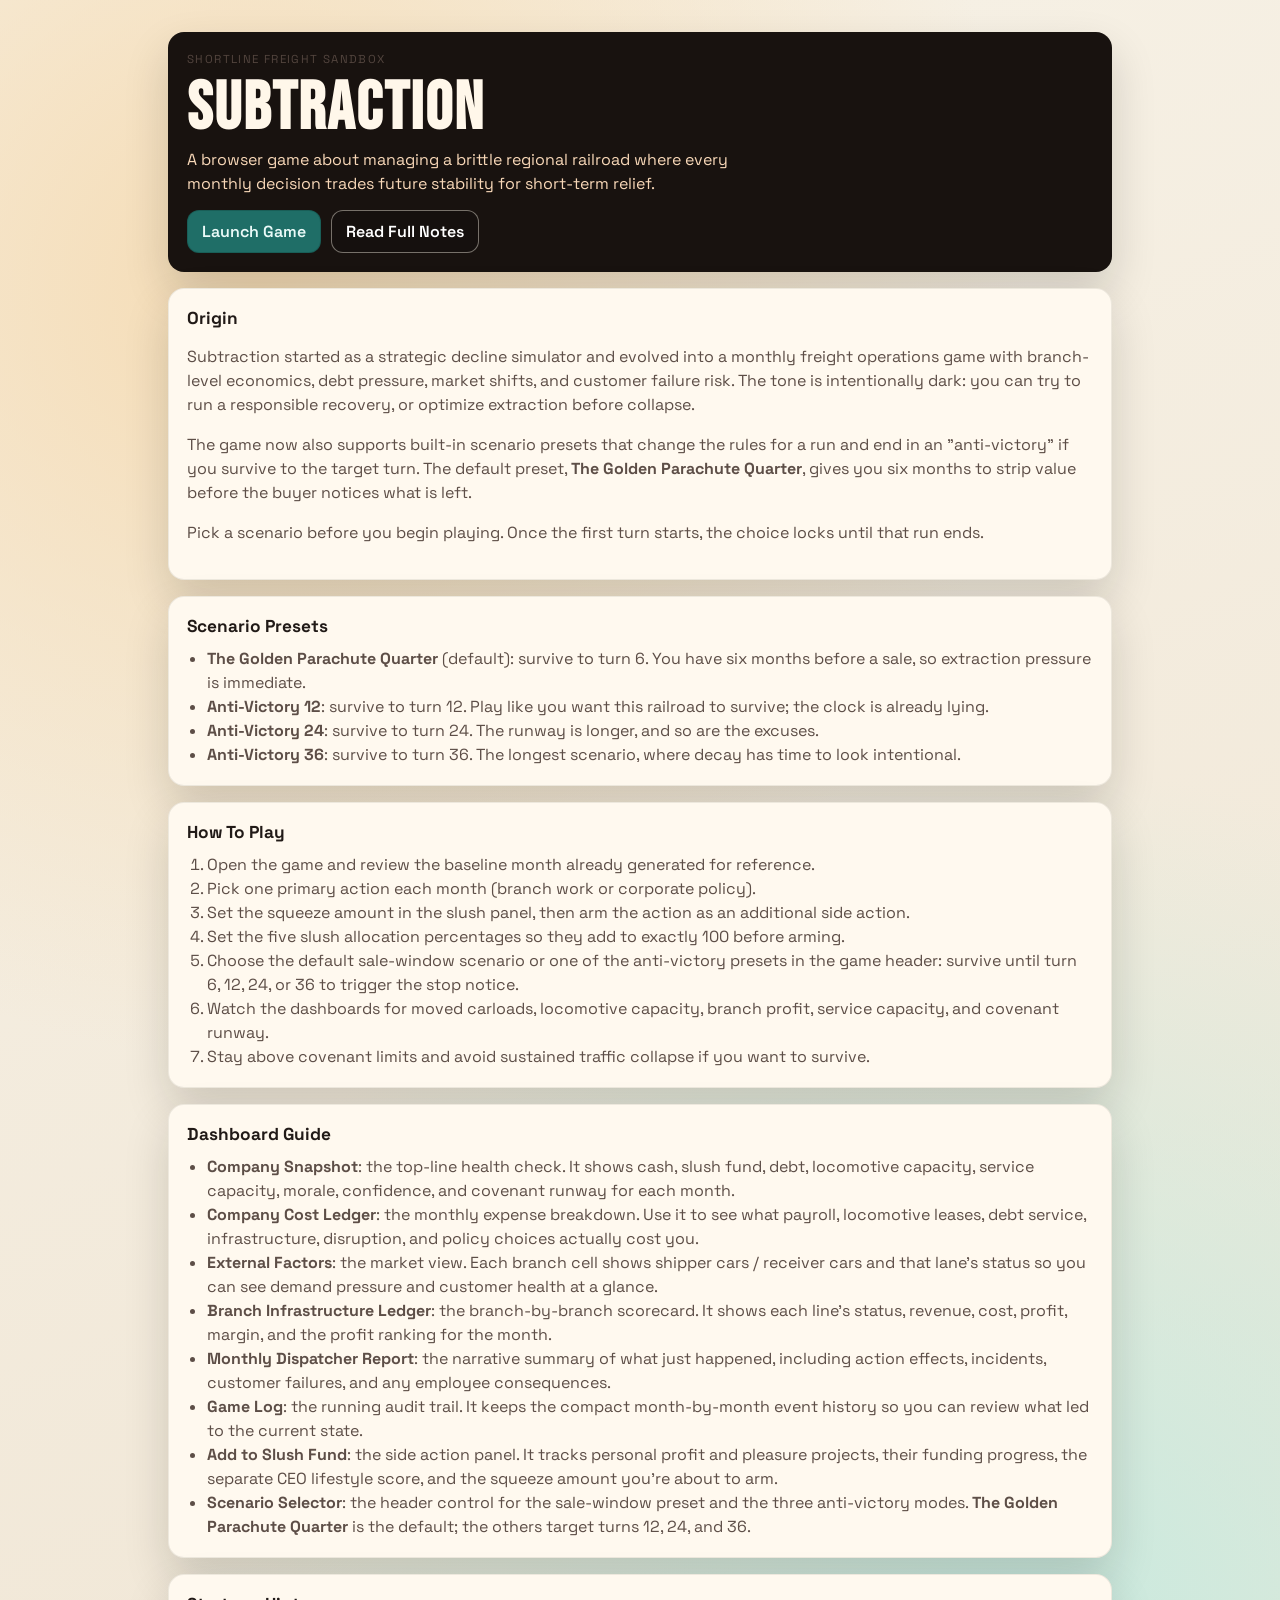
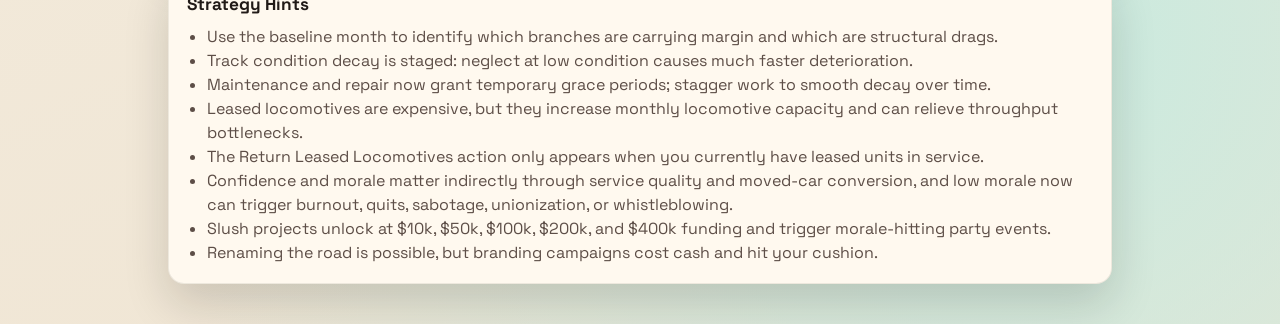
==== commit 9d82450c: "Document scenario presets and fix squeeze amount handoff" ====
--- a/index.html
+++ b/index.html
@@ -156,6 +156,16 @@
       </section>
 
       <section class="panel">
+        <h2>Scenario Presets</h2>
+        <ul>
+          <li><strong>The Golden Parachute Quarter</strong> (default): survive to turn 6. You have six months before a sale, so extraction pressure is immediate.</li>
+          <li><strong>Anti-Victory 12</strong>: survive to turn 12. Play like you want this railroad to survive; the clock is already lying.</li>
+          <li><strong>Anti-Victory 24</strong>: survive to turn 24. The runway is longer, and so are the excuses.</li>
+          <li><strong>Anti-Victory 36</strong>: survive to turn 36. The longest scenario, where decay has time to look intentional.</li>
+        </ul>
+      </section>
+
+      <section class="panel">
         <h2>How To Play</h2>
         <ol>
           <li>Open the game and review the baseline month already generated for reference.</li>
